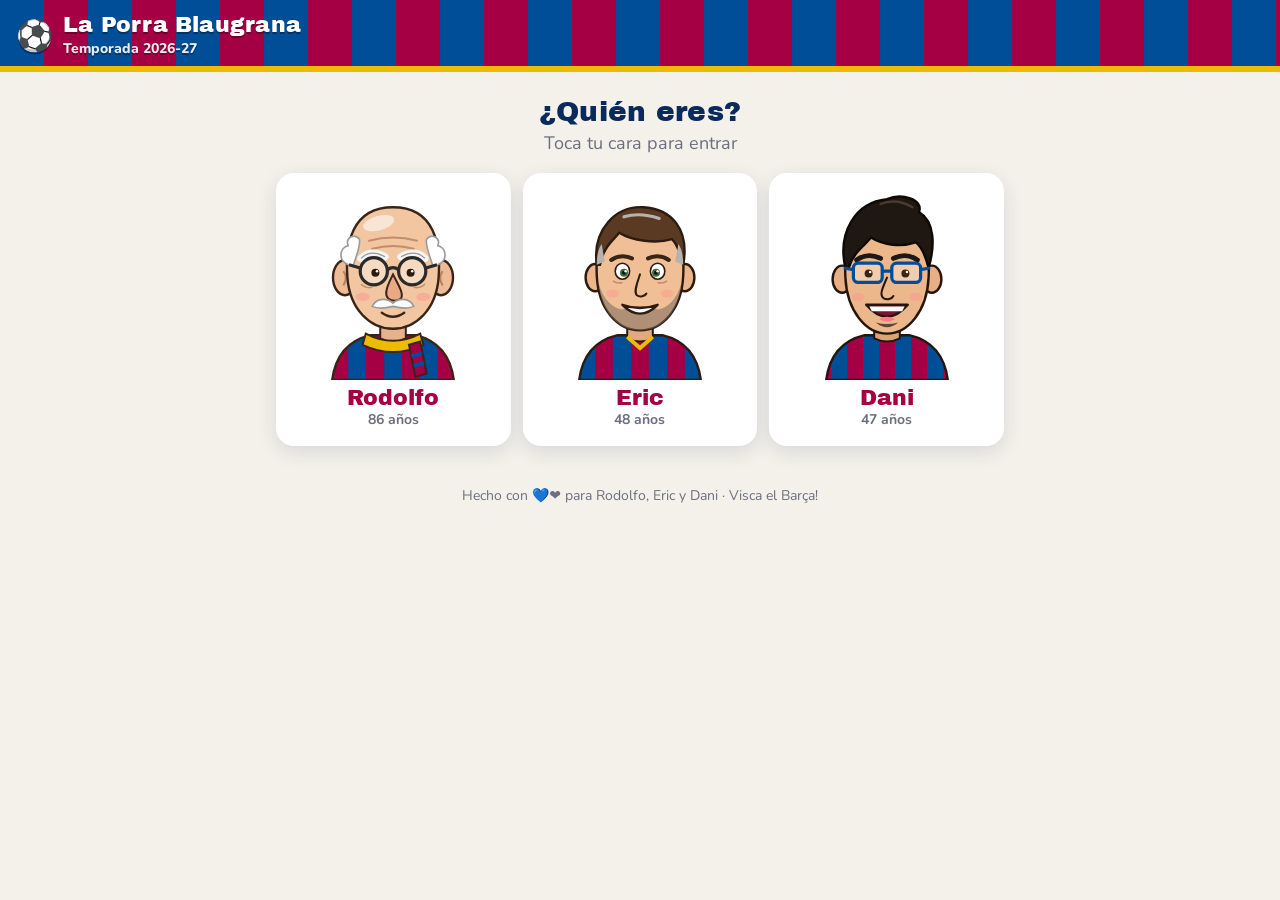
==== index.html @ f8e4ccdb "La Porra Blaugrana: web de porras del Barça 2026-27 Web estática para GitHub Pages con porras de Rod" ====
<!doctype html>
<html lang="es">
<head>
  <meta charset="utf-8">
  <meta name="viewport" content="width=device-width, initial-scale=1, viewport-fit=cover">
  <title>La Porra Blaugrana</title>
  <meta name="description" content="La porra del Barça de Rodolfo, Eric y Dani">
  <meta name="theme-color" content="#004D98">
  <link rel="icon" href="data:image/svg+xml,<svg xmlns='http://www.w3.org/2000/svg' viewBox='0 0 100 100'><text y='.9em' font-size='90'>⚽</text></svg>">
  <link rel="preconnect" href="https://fonts.googleapis.com">
  <link rel="preconnect" href="https://fonts.gstatic.com" crossorigin>
  <link href="https://fonts.googleapis.com/css2?family=Archivo+Black&family=Nunito:wght@400;700;800&display=swap" rel="stylesheet">
  <link rel="stylesheet" href="css/style.css">
</head>
<body>
  <header class="top">
    <div class="brand">
      <span class="ball">⚽</span>
      <div>
        <h1>La Porra Blaugrana</h1>
        <p class="sub">Temporada 2026-27</p>
      </div>
    </div>
    <button id="me-chip" class="me-chip" hidden></button>
  </header>

  <nav class="tabs" id="tabs" hidden>
    <button data-tab="partido" class="active">⚽ Partido</button>
    <button data-tab="stats">🏆 Clasificación</button>
    <button data-tab="calendario">📅 Calendario</button>
  </nav>

  <main id="app">
    <p class="loading">Cargando…</p>
  </main>

  <dialog id="dlg"></dialog>
  <div id="toast" class="toast" role="status" aria-live="polite"></div>

  <footer class="foot">
    Hecho con 💙❤️ para Rodolfo, Eric y Dani · Visca el Barça!
  </footer>

  <script src="js/config.js"></script>
  <script src="js/scoring.js"></script>
  <script src="js/app.js"></script>
</body>
</html>
---- css/style.css ----
:root {
  --blau: #004D98;
  --blau-dark: #0a2a5c;
  --grana: #A50044;
  --grana-dark: #6e002d;
  --gold: #EDBB00;
  --bg: #f4f1ea;
  --card: #ffffff;
  --ink: #1b1d2a;
  --muted: #6b6f80;
  --line: #e2ddd2;
  --ok: #1f8a4c;
  --radius: 18px;
  --shadow: 0 6px 20px rgba(10, 42, 92, .12);
  color-scheme: light;
}

* { box-sizing: border-box; }
[hidden] { display: none !important; }
html { -webkit-text-size-adjust: 100%; }
body {
  margin: 0;
  font-family: 'Nunito', system-ui, sans-serif;
  font-size: 18px;
  color: var(--ink);
  background: var(--bg);
  min-height: 100vh;
}
h1, h2, h3, .display { font-family: 'Archivo Black', 'Nunito', sans-serif; font-weight: 400; letter-spacing: .01em; }
button { font: inherit; cursor: pointer; }
input, select { font: inherit; }

/* Cabecera */
.top {
  display: flex; align-items: center; justify-content: space-between; gap: 12px;
  padding: 14px 16px;
  color: #fff;
  background:
    repeating-linear-gradient(90deg, var(--blau) 0 44px, var(--grana) 44px 88px);
  box-shadow: inset 0 -6px 0 var(--gold);
}
.brand { display: flex; align-items: center; gap: 10px; text-shadow: 0 2px 0 rgba(0,0,0,.35); }
.brand h1 { margin: 0; font-size: 22px; line-height: 1.05; }
.brand .sub { margin: 2px 0 0; font-size: 14px; font-weight: 800; opacity: .9; }
.ball { font-size: 30px; animation: spin 6s linear infinite; display: inline-block; }
@keyframes spin { to { transform: rotate(360deg); } }
@media (prefers-reduced-motion: reduce) { .ball { animation: none; } }

.me-chip {
  display: flex; align-items: center; gap: 8px;
  background: rgba(255,255,255,.95); color: var(--ink);
  border: 0; border-radius: 999px; padding: 4px 12px 4px 4px; font-weight: 800; font-size: 16px;
  box-shadow: 0 2px 8px rgba(0,0,0,.25);
}
.me-chip img { width: 36px; height: 36px; border-radius: 50%; background: #e9eef7; object-fit: cover; object-position: top; }

/* Pestañas */
.tabs {
  display: flex; gap: 6px; padding: 10px 12px; position: sticky; top: 0; z-index: 5;
  background: var(--bg); border-bottom: 1px solid var(--line);
  overflow-x: auto;
}
.tabs button {
  flex: 1; white-space: nowrap;
  border: 2px solid transparent; background: #fff; color: var(--blau-dark);
  padding: 10px 12px; border-radius: 999px; font-weight: 800; font-size: 16px;
}
.tabs button.active { background: var(--blau); color: #fff; }

main { max-width: 760px; margin: 0 auto; padding: 16px; }
.loading { text-align: center; color: var(--muted); padding: 60px 0; }
.foot { text-align: center; color: var(--muted); font-size: 14px; padding: 24px 16px 40px; }

/* Tarjetas */
.card {
  background: var(--card); border-radius: var(--radius); box-shadow: var(--shadow);
  padding: 18px; margin-bottom: 16px;
}
.card h2 { margin: 0 0 12px; font-size: 22px; color: var(--blau-dark); }
.muted { color: var(--muted); }
.small { font-size: 15px; }

/* ¿Quién eres? */
.who h2 { text-align: center; font-size: 28px; margin: 8px 0 4px; color: var(--blau-dark); }
.who p { text-align: center; margin: 0 0 18px; }
.who-grid { display: grid; grid-template-columns: repeat(3, 1fr); gap: 12px; }
.who-card {
  background: var(--card); border: 3px solid transparent; border-radius: var(--radius); box-shadow: var(--shadow);
  padding: 12px 6px 14px; text-align: center; transition: transform .15s, border-color .15s;
}
.who-card:hover, .who-card:focus-visible { transform: translateY(-4px); border-color: var(--gold); outline: none; }
.who-card img { width: 100%; max-width: 160px; aspect-ratio: 200/240; display: block; margin: 0 auto 6px; }
.who-card .name { font-family: 'Archivo Black', sans-serif; font-size: 22px; color: var(--grana); }
.who-card .age { font-size: 14px; color: var(--muted); font-weight: 700; }
@media (max-width: 420px) { .who-card .name { font-size: 18px; } }

/* Partido */
.match-card { padding: 0; overflow: hidden; }
.match-head {
  background: linear-gradient(135deg, var(--blau-dark), var(--blau) 55%, var(--grana));
  color: #fff; padding: 16px 18px 20px; position: relative;
}
.badge {
  display: inline-block; font-size: 13px; font-weight: 800; letter-spacing: .04em; text-transform: uppercase;
  padding: 4px 10px; border-radius: 999px; background: rgba(255,255,255,.18); color: #fff;
}
.badge.live { background: #e0153a; animation: pulse 1.4s infinite; }
.badge.gold { background: var(--gold); color: #2a2000; }
@keyframes pulse { 50% { opacity: .55; } }
.match-meta { margin-top: 8px; font-weight: 700; font-size: 16px; opacity: .95; }
.teams {
  display: grid; grid-template-columns: 1fr auto 1fr; align-items: center; gap: 10px;
  margin-top: 16px; text-align: center;
}
.team .crest {
  width: 58px; height: 58px; border-radius: 50%; margin: 0 auto 6px; display: grid; place-items: center;
  font-family: 'Archivo Black', sans-serif; font-size: 18px; color: #fff;
  background: rgba(255,255,255,.18); border: 3px solid rgba(255,255,255,.6);
}
.team .crest.fcb { background: repeating-linear-gradient(90deg, var(--blau) 0 10px, var(--grana) 10px 20px); border-color: var(--gold); }
.team .tname { font-weight: 800; font-size: 17px; line-height: 1.15; }
.score {
  font-family: 'Archivo Black', sans-serif; font-size: 46px; line-height: 1; white-space: nowrap;
  text-shadow: 0 3px 0 rgba(0,0,0,.3);
}
.score.vs { font-size: 26px; opacity: .8; }
.clock { margin-top: 6px; font-weight: 800; font-size: 15px; }
.countdown { margin-top: 14px; text-align: center; font-weight: 800; font-size: 17px; }
.countdown b { color: var(--gold); font-family: 'Archivo Black', sans-serif; font-weight: 400; }

.match-body { padding: 18px; }

/* Porras */
.porras { display: grid; grid-template-columns: repeat(3, 1fr); gap: 10px; }
.porra {
  border: 2px solid var(--line); border-radius: 16px; padding: 10px 6px 12px; text-align: center; position: relative;
  background: #fbfaf7;
}
.porra.me { border-color: var(--blau); background: #f1f6fd; }
.porra.winner { border-color: var(--gold); background: #fff9df; box-shadow: 0 0 0 3px rgba(237,187,0,.35); }
.porra img { width: 72px; height: 86px; object-fit: contain; display: block; margin: 0 auto; }
.porra .pname { font-weight: 800; font-size: 17px; }
.porra .pval { font-family: 'Archivo Black', sans-serif; font-size: 26px; color: var(--blau-dark); margin-top: 2px; }
.porra .pstate { font-size: 14px; font-weight: 700; color: var(--muted); margin-top: 4px; }
.porra .pstate.done { color: var(--ok); }
.crown { position: absolute; top: -16px; left: 50%; transform: translateX(-50%); font-size: 28px; }

.my-porra { margin-top: 18px; padding: 16px; border-radius: 16px; background: #f1f6fd; border: 2px dashed var(--blau); }
.my-porra h3 { margin: 0 0 12px; font-size: 19px; color: var(--blau-dark); text-align: center; }
.steppers { display: grid; grid-template-columns: 1fr auto 1fr; gap: 8px; align-items: center; }
.stepper { text-align: center; }
.stepper .lbl { font-weight: 800; font-size: 15px; margin-bottom: 6px; min-height: 2.3em; display: flex; align-items: end; justify-content: center; line-height: 1.15; }
.stepper .ctl { display: flex; align-items: center; justify-content: center; gap: 6px; }
.stepper button {
  width: 48px; height: 48px; border-radius: 50%; border: 0; font-size: 26px; font-weight: 800; line-height: 1;
  background: var(--blau); color: #fff;
}
.stepper button:active { transform: scale(.94); }
.stepper .num { font-family: 'Archivo Black', sans-serif; font-size: 40px; min-width: 44px; }
.dash { font-family: 'Archivo Black', sans-serif; font-size: 30px; color: var(--muted); padding-top: 30px; }

.btn {
  display: inline-flex; align-items: center; justify-content: center; gap: 8px;
  border: 0; border-radius: 999px; padding: 14px 22px; font-weight: 800; font-size: 18px;
  background: var(--grana); color: #fff; box-shadow: 0 4px 0 var(--grana-dark);
}
.btn:active { transform: translateY(2px); box-shadow: 0 2px 0 var(--grana-dark); }
.btn:disabled { opacity: .55; cursor: wait; }
.btn.block { width: 100%; margin-top: 16px; }
.btn.blue { background: var(--blau); box-shadow: 0 4px 0 var(--blau-dark); }
.btn.ghost { background: transparent; color: var(--blau); box-shadow: none; border: 2px solid var(--blau); padding: 10px 18px; font-size: 16px; }
.btn.small { padding: 8px 14px; font-size: 15px; }
.linkbtn { background: none; border: 0; color: var(--blau); font-weight: 800; text-decoration: underline; padding: 6px; font-size: 15px; }

.verdict {
  margin-top: 16px; padding: 14px 16px; border-radius: 16px; display: flex; gap: 12px; align-items: center;
  background: linear-gradient(135deg, #fff4c2, #ffe48a); border: 2px solid var(--gold);
}
.verdict img { width: 64px; height: 76px; object-fit: contain; flex: none; }
.verdict .vt { font-family: 'Archivo Black', sans-serif; font-size: 20px; color: var(--grana-dark); }
.verdict .vr { font-size: 15px; font-weight: 700; }
.verdict.provisional { background: #eef3fb; border-color: var(--blau); }
.verdict.provisional .vt { color: var(--blau-dark); }

.actions { display: flex; flex-wrap: wrap; gap: 8px; justify-content: center; margin-top: 14px; }
.notice { padding: 12px 14px; border-radius: 12px; background: #fff3f6; border: 1px solid #f3c2d2; font-size: 15px; margin-bottom: 14px; }
.notice.info { background: #eef3fb; border-color: #c6d6ee; }

/* Clasificación */
.podium { display: grid; grid-template-columns: repeat(3, 1fr); gap: 10px; align-items: end; }
.pod { text-align: center; }
.pod img { width: 100%; max-width: 110px; aspect-ratio: 200/240; display: block; margin: 0 auto; }
.pod .bar {
  border-radius: 12px 12px 0 0; color: #fff; padding: 10px 4px; font-weight: 800;
  background: var(--blau);
}
.pod.p1 .bar { background: linear-gradient(var(--gold), #c99a00); color: #2a2000; min-height: 110px; }
.pod.p2 .bar { background: var(--blau); min-height: 80px; }
.pod.p3 .bar { background: var(--grana); min-height: 56px; }
.pod .wins { font-family: 'Archivo Black', sans-serif; font-size: 30px; line-height: 1; }
.pod .pn { font-size: 16px; }

table.stats { width: 100%; border-collapse: collapse; font-size: 16px; }
table.stats th, table.stats td { padding: 8px 6px; text-align: center; border-bottom: 1px solid var(--line); }
table.stats th { font-size: 13px; text-transform: uppercase; color: var(--muted); letter-spacing: .03em; }
table.stats td:first-child, table.stats th:first-child { text-align: left; }
.pcell { display: flex; align-items: center; gap: 8px; font-weight: 800; }
.pcell img { width: 34px; height: 40px; object-fit: contain; }

.hist { list-style: none; margin: 0; padding: 0; }
.hist li { padding: 12px 0; border-bottom: 1px solid var(--line); }
.hist li:last-child { border-bottom: 0; }
.hist .hm { display: flex; justify-content: space-between; gap: 8px; font-weight: 800; }
.hist .hm .res { font-family: 'Archivo Black', sans-serif; color: var(--grana); white-space: nowrap; }
.hist .hd { font-size: 14px; color: var(--muted); }
.hist .hp { display: flex; gap: 8px; flex-wrap: wrap; margin-top: 6px; }
.chip {
  display: inline-flex; align-items: center; gap: 4px; border-radius: 999px; padding: 3px 10px 3px 4px;
  background: #f0eee8; font-size: 15px; font-weight: 700;
}
.chip img { width: 22px; height: 26px; object-fit: contain; }
.chip.win { background: #ffe48a; }

/* Calendario */
.month h3 { margin: 18px 0 8px; font-size: 18px; color: var(--grana); }
.fx {
  display: grid; grid-template-columns: 64px 1fr auto; gap: 10px; align-items: center;
  background: var(--card); border-radius: 14px; padding: 10px 12px; margin-bottom: 8px; box-shadow: 0 2px 8px rgba(10,42,92,.07);
}
.fx.past { opacity: .8; }
.fx.current { outline: 3px solid var(--gold); }
.fx.cancelled { opacity: .45; text-decoration: line-through; }
.fx .fd { text-align: center; font-weight: 800; line-height: 1.1; }
.fx .fd .d { font-family: 'Archivo Black', sans-serif; font-size: 22px; color: var(--blau-dark); }
.fx .fd .w { font-size: 12px; text-transform: uppercase; color: var(--muted); }
.fx .fm { min-width: 0; }
.fx .ft { font-weight: 800; font-size: 16px; }
.fx .fs { font-size: 13px; color: var(--muted); }
.fx .fr { text-align: right; font-family: 'Archivo Black', sans-serif; font-size: 18px; color: var(--grana); }
.fx .fr img { width: 28px; height: 34px; object-fit: contain; vertical-align: middle; }
.comp { display: inline-block; font-size: 11px; font-weight: 800; padding: 1px 7px; border-radius: 999px; color: #fff; margin-right: 4px; vertical-align: 1px; }
.comp.LaLiga { background: #ff4b44; }
.comp.Champions { background: #0b1d5a; }
.comp.Copa { background: #c8102e; }
.comp.Supercopa { background: #b8860b; }

/* Diálogo */
dialog {
  border: 0; border-radius: var(--radius); padding: 0; width: min(440px, calc(100vw - 32px));
  box-shadow: 0 20px 60px rgba(0,0,0,.35);
}
dialog::backdrop { background: rgba(10, 20, 40, .55); }
.dlg { padding: 20px; }
.dlg h2 { margin: 0 0 12px; font-size: 22px; color: var(--blau-dark); }
.field { display: block; margin-bottom: 12px; font-weight: 800; font-size: 15px; }
.field input[type=text], .field input[type=password], .field input[type=date], .field input[type=time], .field input[type=number] {
  display: block; width: 100%; margin-top: 4px; padding: 12px; border-radius: 12px; border: 2px solid var(--line); font-size: 18px;
}
.field input:focus { border-color: var(--blau); outline: none; }
.check { display: flex; gap: 8px; align-items: center; font-weight: 700; margin-bottom: 10px; font-size: 16px; }
.check input { width: 22px; height: 22px; }
.dlg .row { display: grid; grid-template-columns: 1fr 1fr; gap: 10px; }
.dlg .btns { display: flex; gap: 10px; justify-content: flex-end; margin-top: 8px; flex-wrap: wrap; }
.err { color: #c0112f; font-weight: 700; font-size: 15px; min-height: 1.2em; }

.toast {
  position: fixed; left: 50%; bottom: 24px; transform: translateX(-50%) translateY(120px);
  background: var(--ink); color: #fff; padding: 12px 18px; border-radius: 999px; font-weight: 800;
  transition: transform .25s, visibility .25s; z-index: 50; visibility: hidden; max-width: calc(100vw - 32px); text-align: center;
}
.toast.show { transform: translateX(-50%) translateY(0); visibility: visible; }

@media (max-width: 420px) {
  body { font-size: 17px; }
  .brand h1 { font-size: 19px; }
  .me-chip span { display: none; }
  .me-chip { padding: 4px; }
  .score { font-size: 40px; }
  .porra img { width: 58px; height: 70px; }
  .porra .pval { font-size: 22px; }
  .stepper button { width: 42px; height: 42px; }
  .stepper .num { font-size: 34px; min-width: 34px; }
  .team .tname { font-size: 15px; }
  .tabs { gap: 4px; padding: 10px 8px; }
  .tabs button { padding: 10px 6px; font-size: 14px; }
}
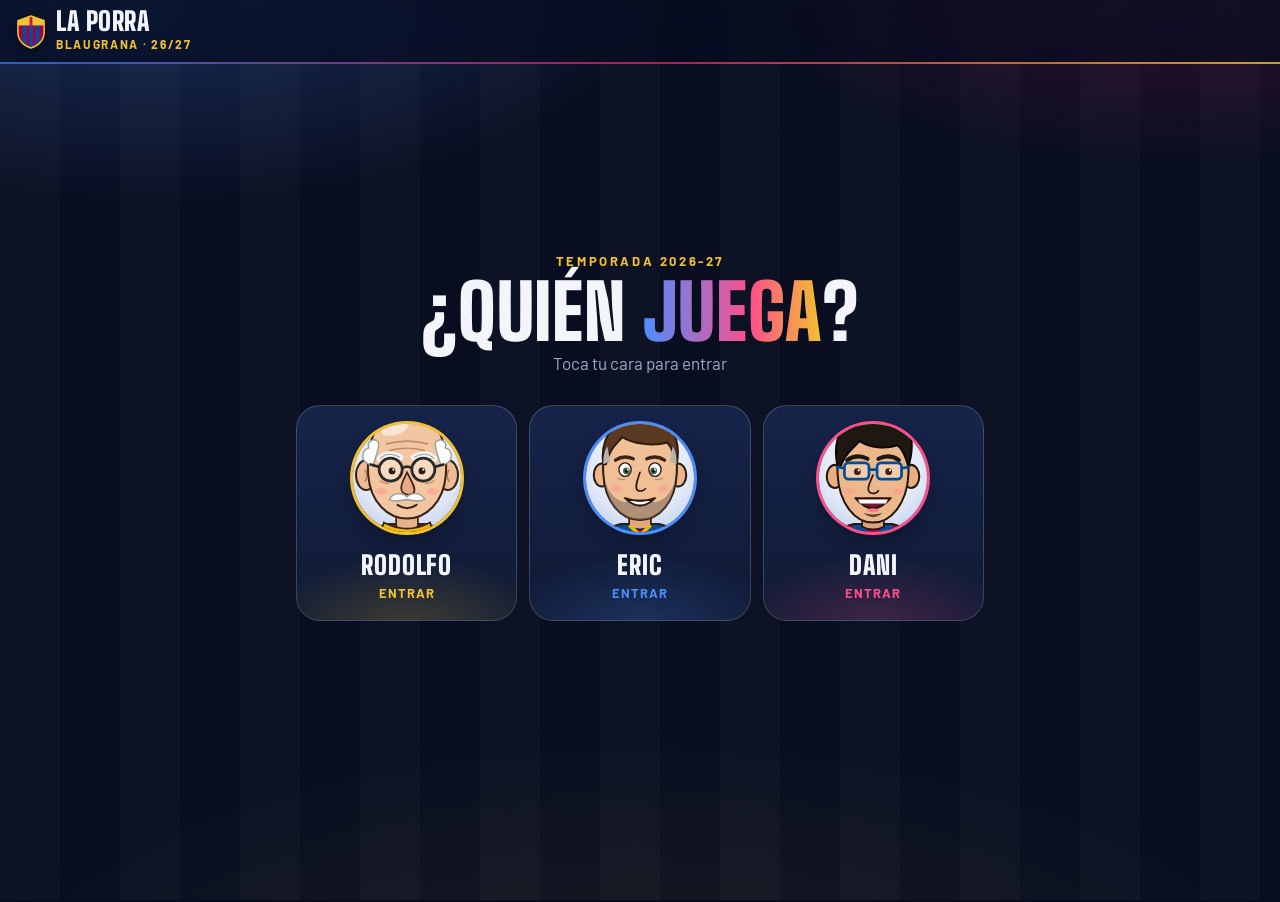
==== commit 5c013cf8: "Rediseño «noche de partido»: más dinámico y profesional - Tema oscuro de estadio con focos, acentos " ====
--- a/index.html
+++ b/index.html
@@ -5,41 +5,51 @@
   <meta name="viewport" content="width=device-width, initial-scale=1, viewport-fit=cover">
   <title>La Porra Blaugrana</title>
   <meta name="description" content="La porra del Barça de Rodolfo, Eric y Dani">
-  <meta name="theme-color" content="#004D98">
-  <link rel="icon" href="data:image/svg+xml,<svg xmlns='http://www.w3.org/2000/svg' viewBox='0 0 100 100'><text y='.9em' font-size='90'>⚽</text></svg>">
+  <meta name="theme-color" content="#070d1f">
+  <link rel="icon" href="data:image/svg+xml,<svg xmlns='http://www.w3.org/2000/svg' viewBox='0 0 32 36'><path d='M16 1 30 6v12c0 9-6.5 14.5-14 17C8.5 32.5 2 27 2 18V6Z' fill='%23A50044' stroke='%23f2c230' stroke-width='2'/><path d='M9 4v26M16 2v32M23 4v26' stroke='%23004D98' stroke-width='4'/></svg>">
   <link rel="preconnect" href="https://fonts.googleapis.com">
   <link rel="preconnect" href="https://fonts.gstatic.com" crossorigin>
-  <link href="https://fonts.googleapis.com/css2?family=Archivo+Black&family=Nunito:wght@400;700;800&display=swap" rel="stylesheet">
+  <link href="https://fonts.googleapis.com/css2?family=Barlow:wght@400;500;600;700&family=Big+Shoulders+Display:wght@700;800;900&display=swap" rel="stylesheet">
   <link rel="stylesheet" href="css/style.css">
 </head>
 <body>
+  <div class="stadium" aria-hidden="true"></div>
+
   <header class="top">
     <div class="brand">
-      <span class="ball">⚽</span>
+      <svg class="shield" viewBox="0 0 32 36" aria-hidden="true">
+        <defs><clipPath id="sh"><path d="M16 1 30 6v12c0 9-6.5 14.5-14 17C8.5 32.5 2 27 2 18V6Z"/></clipPath></defs>
+        <g clip-path="url(#sh)">
+          <rect width="32" height="36" fill="#A50044"/>
+          <path d="M9 0v36M16 0v36M23 0v36" stroke="#004D98" stroke-width="4"/>
+          <rect width="32" height="11" fill="#f2c230"/>
+          <path d="M16 0v11" stroke="#c4124f" stroke-width="3"/>
+        </g>
+        <path d="M16 1 30 6v12c0 9-6.5 14.5-14 17C8.5 32.5 2 27 2 18V6Z" fill="none" stroke="#f2c230" stroke-width="1.6"/>
+      </svg>
       <div>
-        <h1>La Porra Blaugrana</h1>
-        <p class="sub">Temporada 2026-27</p>
+        <h1>La Porra</h1>
+        <p class="sub">Blaugrana · 26/27</p>
       </div>
     </div>
     <button id="me-chip" class="me-chip" hidden></button>
   </header>
 
-  <nav class="tabs" id="tabs" hidden>
-    <button data-tab="partido" class="active">⚽ Partido</button>
-    <button data-tab="stats">🏆 Clasificación</button>
-    <button data-tab="calendario">📅 Calendario</button>
+  <main id="app">
+    <div class="skeleton" aria-label="Cargando">
+      <div class="sk sk-hero"></div><div class="sk sk-row"></div><div class="sk sk-row"></div>
+    </div>
+  </main>
+
+  <nav class="tabs" id="tabs" hidden aria-label="Secciones">
+    <button data-tab="partido"><svg viewBox="0 0 24 24" aria-hidden="true"><circle cx="12" cy="12" r="10"/><path d="m12 7 4.5 3.3-1.7 5.2H9.2l-1.7-5.2Z"/><path d="M12 7V2M16.5 10.3l4.8-1.6M14.8 15.5l3 4M9.2 15.5l-3 4M7.5 10.3 2.7 8.7"/></svg><span>Partido</span></button>
+    <button data-tab="stats"><svg viewBox="0 0 24 24" aria-hidden="true"><path d="M6 9H4.5a2.5 2.5 0 0 1 0-5H6M18 9h1.5a2.5 2.5 0 0 0 0-5H18M4 22h16M10 14.66V17c0 .55-.47.98-.97 1.21C7.85 18.75 7 20.24 7 22M14 14.66V17c0 .55.47.98.97 1.21C16.15 18.75 17 20.24 17 22"/><path d="M18 2H6v7a6 6 0 0 0 12 0V2Z"/></svg><span>Clasificación</span></button>
+    <button data-tab="calendario"><svg viewBox="0 0 24 24" aria-hidden="true"><rect width="18" height="18" x="3" y="4" rx="2"/><path d="M16 2v4M8 2v4M3 10h18"/></svg><span>Calendario</span></button>
   </nav>
-
-  <main id="app">
-    <p class="loading">Cargando…</p>
-  </main>
 
   <dialog id="dlg"></dialog>
   <div id="toast" class="toast" role="status" aria-live="polite"></div>
-
-  <footer class="foot">
-    Hecho con 💙❤️ para Rodolfo, Eric y Dani · Visca el Barça!
-  </footer>
+  <canvas id="confetti" aria-hidden="true"></canvas>
 
   <script src="js/config.js"></script>
   <script src="js/scoring.js"></script>
--- a/css/style.css
+++ b/css/style.css
@@ -1,18 +1,37 @@
+/* La Porra Blaugrana — «noche de partido»: marcador de retransmisión bajo los focos. */
 :root {
+  --bg: #070d1f;
+  --surface: #0f1a33;
+  --surface-2: #16244a;
+  --surface-3: #1e2f5c;
+  --line: rgba(255, 255, 255, .09);
+  --line-strong: rgba(255, 255, 255, .18);
+  --text: #f3f5fb;
+  --muted: #9fabc8;
   --blau: #004D98;
-  --blau-dark: #0a2a5c;
+  --blau-hi: #2f74e0;
   --grana: #A50044;
-  --grana-dark: #6e002d;
-  --gold: #EDBB00;
-  --bg: #f4f1ea;
-  --card: #ffffff;
-  --ink: #1b1d2a;
-  --muted: #6b6f80;
-  --line: #e2ddd2;
-  --ok: #1f8a4c;
-  --radius: 18px;
-  --shadow: 0 6px 20px rgba(10, 42, 92, .12);
-  color-scheme: light;
+  --grana-hi: #d61a5f;
+  --gold: #f2c230;
+  --gold-deep: #b98d00;
+  --live: #ff3b4e;
+  --ok: #3ccf8e;
+  --bad: #ff6b7d;
+  --c-rodolfo: #f2c230;
+  --c-eric: #4d8dff;
+  --c-dani: #ff4f8b;
+
+  --font-display: 'Big Shoulders Display', 'Barlow', sans-serif;
+  --font-body: 'Barlow', system-ui, sans-serif;
+
+  --r-sm: 10px;
+  --r: 16px;
+  --r-lg: 24px;
+  --shadow: 0 10px 30px rgba(0, 0, 0, .35);
+  --ease-out: cubic-bezier(.22, 1, .36, 1);
+  --spring: cubic-bezier(.34, 1.56, .64, 1);
+  --nav-h: 68px;
+  color-scheme: dark;
 }
 
 * { box-sizing: border-box; }
@@ -20,267 +39,525 @@
 html { -webkit-text-size-adjust: 100%; }
 body {
   margin: 0;
-  font-family: 'Nunito', system-ui, sans-serif;
-  font-size: 18px;
-  color: var(--ink);
+  font-family: var(--font-body);
+  font-size: 17px;
+  line-height: 1.5;
+  color: var(--text);
   background: var(--bg);
-  min-height: 100vh;
-}
-h1, h2, h3, .display { font-family: 'Archivo Black', 'Nunito', sans-serif; font-weight: 400; letter-spacing: .01em; }
-button { font: inherit; cursor: pointer; }
-input, select { font: inherit; }
-
-/* Cabecera */
+  min-height: 100dvh;
+  padding-bottom: calc(var(--nav-h) + env(safe-area-inset-bottom) + 24px);
+  -webkit-font-smoothing: antialiased;
+}
+button { font: inherit; color: inherit; cursor: pointer; touch-action: manipulation; }
+input { font: inherit; }
+a { color: var(--gold); }
+:focus-visible { outline: 3px solid var(--gold); outline-offset: 2px; border-radius: 6px; }
+svg { width: 1em; height: 1em; fill: none; stroke: currentColor; stroke-width: 2; stroke-linecap: round; stroke-linejoin: round; flex: none; }
+.num, .score, .digit { font-variant-numeric: tabular-nums; }
+
+/* Fondo de estadio: focos + rayas de césped + grano */
+.stadium {
+  position: fixed; inset: 0; z-index: -1; pointer-events: none;
+  background:
+    radial-gradient(60% 40% at 12% -5%, rgba(77, 141, 255, .28), transparent 70%),
+    radial-gradient(55% 38% at 92% -8%, rgba(214, 26, 95, .26), transparent 70%),
+    radial-gradient(80% 50% at 50% 115%, rgba(242, 194, 48, .08), transparent 70%),
+    repeating-linear-gradient(90deg, rgba(255,255,255,.018) 0 60px, transparent 60px 120px),
+    var(--bg);
+}
+.stadium::after {
+  content: ''; position: absolute; inset: 0; opacity: .07; mix-blend-mode: overlay;
+  background-image: url("data:image/svg+xml,%3Csvg xmlns='http://www.w3.org/2000/svg' width='160' height='160'%3E%3Cfilter id='n'%3E%3CfeTurbulence type='fractalNoise' baseFrequency='.85' numOctaves='3' stitchTiles='stitch'/%3E%3C/filter%3E%3Crect width='100%25' height='100%25' filter='url(%23n)'/%3E%3C/svg%3E");
+}
+
+/* ---------- Cabecera ---------- */
 .top {
+  position: sticky; top: 0; z-index: 20;
   display: flex; align-items: center; justify-content: space-between; gap: 12px;
-  padding: 14px 16px;
-  color: #fff;
-  background:
-    repeating-linear-gradient(90deg, var(--blau) 0 44px, var(--grana) 44px 88px);
-  box-shadow: inset 0 -6px 0 var(--gold);
-}
-.brand { display: flex; align-items: center; gap: 10px; text-shadow: 0 2px 0 rgba(0,0,0,.35); }
-.brand h1 { margin: 0; font-size: 22px; line-height: 1.05; }
-.brand .sub { margin: 2px 0 0; font-size: 14px; font-weight: 800; opacity: .9; }
-.ball { font-size: 30px; animation: spin 6s linear infinite; display: inline-block; }
-@keyframes spin { to { transform: rotate(360deg); } }
-@media (prefers-reduced-motion: reduce) { .ball { animation: none; } }
+  padding: calc(10px + env(safe-area-inset-top)) 16px 10px;
+  background: rgba(7, 13, 31, .72);
+  backdrop-filter: blur(14px) saturate(140%);
+  -webkit-backdrop-filter: blur(14px) saturate(140%);
+  border-bottom: 1px solid var(--line);
+}
+.top::after {
+  content: ''; position: absolute; left: 0; right: 0; bottom: -1px; height: 2px;
+  background: linear-gradient(90deg, var(--blau-hi), var(--grana-hi) 50%, var(--gold));
+  opacity: .8;
+}
+.brand { display: flex; align-items: center; gap: 10px; }
+.brand .shield { width: 30px; height: 34px; stroke: none; filter: drop-shadow(0 2px 6px rgba(0,0,0,.4)); }
+.brand .ball { font-size: 26px; }
+.brand h1 {
+  margin: 0; font-family: var(--font-display); font-weight: 900; font-size: 26px; line-height: .9;
+  letter-spacing: .02em; text-transform: uppercase;
+}
+.brand .sub { margin: 2px 0 0; font-size: 12px; font-weight: 700; letter-spacing: .14em; text-transform: uppercase; color: var(--gold); }
 
 .me-chip {
-  display: flex; align-items: center; gap: 8px;
-  background: rgba(255,255,255,.95); color: var(--ink);
-  border: 0; border-radius: 999px; padding: 4px 12px 4px 4px; font-weight: 800; font-size: 16px;
-  box-shadow: 0 2px 8px rgba(0,0,0,.25);
-}
-.me-chip img { width: 36px; height: 36px; border-radius: 50%; background: #e9eef7; object-fit: cover; object-position: top; }
-
-/* Pestañas */
+  display: flex; align-items: center; gap: 8px; min-height: 44px;
+  background: var(--surface-2); border: 1px solid var(--line-strong);
+  border-radius: 999px; padding: 3px 12px 3px 3px; font-weight: 700; font-size: 15px;
+  transition: background .2s, transform .15s;
+}
+.me-chip:hover { background: var(--surface-3); }
+.me-chip:active { transform: scale(.96); }
+.me-chip .av { width: 38px; height: 38px; }
+.me-chip svg { color: var(--muted); font-size: 16px; }
+
+/* ---------- Avatar con aro de color por persona ---------- */
+.av {
+  --pc: var(--gold);
+  position: relative; display: inline-grid; place-items: end center; overflow: hidden;
+  width: 64px; height: 64px; border-radius: 50%;
+  background: radial-gradient(circle at 50% 35%, #fff 0, #dfe7f7 60%, #b8c6e6 100%);
+  box-shadow: 0 0 0 3px var(--pc), 0 6px 16px rgba(0,0,0,.35);
+}
+.av img { width: 100%; height: 118%; object-fit: cover; object-position: top; display: block; margin-top: 8%; }
+.av.rodolfo { --pc: var(--c-rodolfo); }
+.av.eric { --pc: var(--c-eric); }
+.av.dani { --pc: var(--c-dani); }
+
+/* ---------- Navegación inferior ---------- */
 .tabs {
-  display: flex; gap: 6px; padding: 10px 12px; position: sticky; top: 0; z-index: 5;
-  background: var(--bg); border-bottom: 1px solid var(--line);
-  overflow-x: auto;
+  position: fixed; z-index: 30; left: 50%; transform: translateX(-50%);
+  bottom: calc(12px + env(safe-area-inset-bottom));
+  width: min(440px, calc(100% - 24px)); height: var(--nav-h);
+  display: grid; grid-template-columns: repeat(3, 1fr); gap: 4px; padding: 6px;
+  background: rgba(15, 26, 51, .86);
+  backdrop-filter: blur(16px) saturate(150%); -webkit-backdrop-filter: blur(16px) saturate(150%);
+  border: 1px solid var(--line-strong); border-radius: 22px; box-shadow: var(--shadow);
 }
 .tabs button {
-  flex: 1; white-space: nowrap;
-  border: 2px solid transparent; background: #fff; color: var(--blau-dark);
-  padding: 10px 12px; border-radius: 999px; font-weight: 800; font-size: 16px;
-}
-.tabs button.active { background: var(--blau); color: #fff; }
-
-main { max-width: 760px; margin: 0 auto; padding: 16px; }
-.loading { text-align: center; color: var(--muted); padding: 60px 0; }
-.foot { text-align: center; color: var(--muted); font-size: 14px; padding: 24px 16px 40px; }
-
-/* Tarjetas */
+  position: relative; border: 0; background: none; border-radius: 16px;
+  display: flex; flex-direction: column; align-items: center; justify-content: center; gap: 3px;
+  font-size: 12.5px; font-weight: 700; letter-spacing: .02em; color: var(--muted);
+  transition: color .2s, background .25s var(--ease-out);
+}
+.tabs button svg { font-size: 22px; transition: transform .3s var(--spring); }
+.tabs button.active { color: var(--text); background: linear-gradient(160deg, var(--blau), var(--grana)); }
+.tabs button.active svg { transform: translateY(-1px) scale(1.08); color: var(--gold); }
+.tabs button:active { transform: scale(.96); }
+
+main { max-width: 720px; margin: 0 auto; padding: 18px 16px; }
+
+/* ---------- Animaciones de entrada (solo al cambiar de vista) ---------- */
+@keyframes rise { from { opacity: 0; transform: translateY(18px); } to { opacity: 1; transform: none; } }
+@keyframes pop { 0% { transform: scale(.6); opacity: 0; } 70% { transform: scale(1.08); opacity: 1; } 100% { transform: scale(1); } }
+@keyframes pulse { 0%, 100% { opacity: 1; } 50% { opacity: .35; } }
+@keyframes ring { 0% { box-shadow: 0 0 0 0 rgba(255, 59, 78, .6); } 100% { box-shadow: 0 0 0 10px rgba(255, 59, 78, 0); } }
+@keyframes bump { 0% { transform: scale(1); } 35% { transform: scale(1.18); color: var(--gold); } 100% { transform: scale(1); } }
+@keyframes shimmer { to { background-position: -200% 0; } }
+@keyframes glow { 0%, 100% { box-shadow: 0 0 0 2px var(--gold), 0 0 24px rgba(242,194,48,.25); } 50% { box-shadow: 0 0 0 2px var(--gold), 0 0 38px rgba(242,194,48,.45); } }
+@keyframes grow { from { transform: scaleY(0); } to { transform: scaleY(1); } }
+@keyframes growx { from { transform: scaleX(0); } to { transform: scaleX(1); } }
+
+.animate .reveal { animation: rise .55s var(--ease-out) both; animation-delay: calc(var(--i, 0) * 70ms); }
+
+/* ---------- Esqueleto de carga ---------- */
+.sk { border-radius: var(--r-lg); margin-bottom: 14px;
+  background: linear-gradient(90deg, var(--surface) 0%, var(--surface-2) 50%, var(--surface) 100%) 0 0 / 200% 100%;
+  animation: shimmer 1.3s linear infinite; }
+.sk-hero { height: 280px; }
+.sk-row { height: 90px; }
+
+/* ---------- Tarjetas y titulares ---------- */
 .card {
-  background: var(--card); border-radius: var(--radius); box-shadow: var(--shadow);
-  padding: 18px; margin-bottom: 16px;
-}
-.card h2 { margin: 0 0 12px; font-size: 22px; color: var(--blau-dark); }
+  background: linear-gradient(180deg, var(--surface), rgba(15, 26, 51, .92));
+  border: 1px solid var(--line); border-radius: var(--r-lg); box-shadow: var(--shadow);
+  padding: 20px; margin-bottom: 16px;
+}
+.eyebrow {
+  display: flex; align-items: center; gap: 8px; margin: 26px 4px 12px;
+  font-family: var(--font-display); font-weight: 800; font-size: 22px; letter-spacing: .04em; text-transform: uppercase;
+}
+.eyebrow::after { content: ''; flex: 1; height: 1px; background: linear-gradient(90deg, var(--line-strong), transparent); }
+.eyebrow svg { color: var(--gold); }
+.card h2 { margin: 0 0 14px; font-family: var(--font-display); font-weight: 800; font-size: 24px; letter-spacing: .03em; text-transform: uppercase; }
 .muted { color: var(--muted); }
 .small { font-size: 15px; }
-
-/* ¿Quién eres? */
-.who h2 { text-align: center; font-size: 28px; margin: 8px 0 4px; color: var(--blau-dark); }
-.who p { text-align: center; margin: 0 0 18px; }
+.center { text-align: center; }
+
+/* ---------- ¿Quién eres? ---------- */
+.who { min-height: calc(100dvh - 200px); display: flex; flex-direction: column; justify-content: center; padding: 12px 0 24px; }
+.who .kicker { text-align: center; color: var(--gold); font-weight: 700; letter-spacing: .2em; text-transform: uppercase; font-size: 13px; margin: 0; }
+.who h2 {
+  text-align: center; margin: 6px 0 4px; font-family: var(--font-display); font-weight: 900;
+  font-size: clamp(44px, 13vw, 76px); line-height: .92; text-transform: uppercase; letter-spacing: .01em;
+}
+.who h2 em { font-style: normal; background: linear-gradient(90deg, var(--c-eric), var(--c-dani) 60%, var(--gold)); -webkit-background-clip: text; background-clip: text; color: transparent; }
+.who p.lead { text-align: center; margin: 0 0 28px; color: var(--muted); }
 .who-grid { display: grid; grid-template-columns: repeat(3, 1fr); gap: 12px; }
 .who-card {
-  background: var(--card); border: 3px solid transparent; border-radius: var(--radius); box-shadow: var(--shadow);
-  padding: 12px 6px 14px; text-align: center; transition: transform .15s, border-color .15s;
-}
-.who-card:hover, .who-card:focus-visible { transform: translateY(-4px); border-color: var(--gold); outline: none; }
-.who-card img { width: 100%; max-width: 160px; aspect-ratio: 200/240; display: block; margin: 0 auto 6px; }
-.who-card .name { font-family: 'Archivo Black', sans-serif; font-size: 22px; color: var(--grana); }
-.who-card .age { font-size: 14px; color: var(--muted); font-weight: 700; }
-@media (max-width: 420px) { .who-card .name { font-size: 18px; } }
-
-/* Partido */
-.match-card { padding: 0; overflow: hidden; }
-.match-head {
-  background: linear-gradient(135deg, var(--blau-dark), var(--blau) 55%, var(--grana));
-  color: #fff; padding: 16px 18px 20px; position: relative;
-}
-.badge {
-  display: inline-block; font-size: 13px; font-weight: 800; letter-spacing: .04em; text-transform: uppercase;
-  padding: 4px 10px; border-radius: 999px; background: rgba(255,255,255,.18); color: #fff;
-}
-.badge.live { background: #e0153a; animation: pulse 1.4s infinite; }
-.badge.gold { background: var(--gold); color: #2a2000; }
-@keyframes pulse { 50% { opacity: .55; } }
-.match-meta { margin-top: 8px; font-weight: 700; font-size: 16px; opacity: .95; }
-.teams {
-  display: grid; grid-template-columns: 1fr auto 1fr; align-items: center; gap: 10px;
-  margin-top: 16px; text-align: center;
+  --pc: var(--gold);
+  position: relative; overflow: hidden; border: 1px solid var(--line-strong); border-radius: var(--r-lg);
+  background: linear-gradient(180deg, var(--surface-2), var(--surface)); padding: 18px 8px 16px; text-align: center;
+  transition: transform .3s var(--spring), border-color .25s, box-shadow .25s;
+}
+.who-card::before {
+  content: ''; position: absolute; inset: auto -20% -40% -20%; height: 70%;
+  background: radial-gradient(closest-side, var(--pc), transparent); opacity: .22; transition: opacity .3s;
+}
+.who-card:hover, .who-card:focus-visible { transform: translateY(-6px); border-color: var(--pc); box-shadow: 0 16px 36px rgba(0,0,0,.45); }
+.who-card:hover::before { opacity: .4; }
+.who-card:active { transform: scale(.97); }
+.who-card.rodolfo { --pc: var(--c-rodolfo); }
+.who-card.eric { --pc: var(--c-eric); }
+.who-card.dani { --pc: var(--c-dani); }
+.who-card .av { width: min(108px, 24vw); height: min(108px, 24vw); }
+.who-card .name {
+  position: relative; margin-top: 14px; font-family: var(--font-display); font-weight: 900; font-size: 26px;
+  text-transform: uppercase; letter-spacing: .03em; line-height: 1;
+}
+.who-card .go { position: relative; margin-top: 6px; font-size: 13px; font-weight: 700; color: var(--pc); letter-spacing: .08em; text-transform: uppercase; }
+
+/* ---------- Avisos ---------- */
+.notice {
+  display: flex; gap: 10px; align-items: flex-start;
+  padding: 12px 14px; border-radius: var(--r); margin-bottom: 12px; font-size: 15px;
+  background: rgba(47, 116, 224, .12); border: 1px solid rgba(77, 141, 255, .3);
+}
+.notice svg { font-size: 20px; margin-top: 1px; color: var(--c-eric); }
+.notice.warn { background: rgba(214, 26, 95, .12); border-color: rgba(255, 79, 139, .35); }
+.notice.warn svg { color: var(--c-dani); }
+.linkbtn { background: none; border: 0; color: var(--gold); font-weight: 700; text-decoration: underline; text-underline-offset: 3px; padding: 4px 2px; min-height: 32px; }
+
+/* ---------- Marcador (match hero) ---------- */
+.scoreboard {
+  position: relative; overflow: hidden; border-radius: var(--r-lg); padding: 0;
+  background:
+    radial-gradient(70% 90% at 0% 0%, rgba(0, 77, 152, .75), transparent 70%),
+    radial-gradient(70% 90% at 100% 100%, rgba(165, 0, 68, .7), transparent 70%),
+    linear-gradient(135deg, #0b1838, #1a0f2e);
+  border: 1px solid var(--line-strong); box-shadow: 0 20px 50px rgba(0,0,0,.5);
+}
+.scoreboard::before {
+  content: ''; position: absolute; inset: 0; pointer-events: none;
+  background: repeating-linear-gradient(115deg, rgba(255,255,255,.035) 0 2px, transparent 2px 14px);
+}
+.sb-top {
+  position: relative; display: flex; align-items: center; justify-content: space-between; gap: 8px; flex-wrap: wrap;
+  padding: 14px 16px; border-bottom: 1px solid var(--line);
+}
+.comp-chip {
+  display: inline-flex; align-items: center; gap: 8px; font-size: 13px; font-weight: 700; letter-spacing: .06em; text-transform: uppercase;
+}
+.comp-dot { width: 10px; height: 10px; border-radius: 3px; background: var(--cc, var(--gold)); box-shadow: 0 0 10px var(--cc, var(--gold)); }
+.cc-LaLiga { --cc: #ff5a4f; }
+.cc-Champions { --cc: #6ea8ff; }
+.cc-Copa { --cc: #ff8a3d; }
+.cc-Supercopa { --cc: var(--gold); }
+.pill {
+  display: inline-flex; align-items: center; gap: 6px; padding: 5px 11px; border-radius: 999px;
+  font-size: 12px; font-weight: 800; letter-spacing: .1em; text-transform: uppercase;
+  background: rgba(255,255,255,.1); border: 1px solid var(--line-strong);
+}
+.pill.live { background: var(--live); border-color: transparent; animation: ring 1.6s infinite; }
+.pill.live i { width: 7px; height: 7px; border-radius: 50%; background: #fff; animation: pulse 1.2s infinite; }
+.pill.open { background: var(--gold); color: #1d1600; border-color: transparent; }
+.pill.final { background: rgba(255,255,255,.14); }
+
+.sb-teams {
+  position: relative; display: grid; grid-template-columns: 1fr auto 1fr; align-items: center; gap: 8px;
+  padding: 22px 12px 10px; text-align: center;
 }
 .team .crest {
-  width: 58px; height: 58px; border-radius: 50%; margin: 0 auto 6px; display: grid; place-items: center;
-  font-family: 'Archivo Black', sans-serif; font-size: 18px; color: #fff;
-  background: rgba(255,255,255,.18); border: 3px solid rgba(255,255,255,.6);
-}
-.team .crest.fcb { background: repeating-linear-gradient(90deg, var(--blau) 0 10px, var(--grana) 10px 20px); border-color: var(--gold); }
-.team .tname { font-weight: 800; font-size: 17px; line-height: 1.15; }
+  width: 66px; height: 74px; margin: 0 auto 8px; display: grid; place-items: center;
+  font-family: var(--font-display); font-weight: 900; font-size: 22px; letter-spacing: .02em;
+}
+.team .crest.generic {
+  width: 64px; height: 64px; border-radius: 50%;
+  background: linear-gradient(160deg, rgba(255,255,255,.18), rgba(255,255,255,.04));
+  border: 2px solid var(--line-strong); color: #fff;
+}
+.team .crest svg { width: 100%; height: 100%; stroke: none; filter: drop-shadow(0 6px 12px rgba(0,0,0,.45)); }
+.team .tname { font-weight: 700; font-size: 17px; line-height: 1.15; }
 .score {
-  font-family: 'Archivo Black', sans-serif; font-size: 46px; line-height: 1; white-space: nowrap;
-  text-shadow: 0 3px 0 rgba(0,0,0,.3);
-}
-.score.vs { font-size: 26px; opacity: .8; }
-.clock { margin-top: 6px; font-weight: 800; font-size: 15px; }
-.countdown { margin-top: 14px; text-align: center; font-weight: 800; font-size: 17px; }
-.countdown b { color: var(--gold); font-family: 'Archivo Black', sans-serif; font-weight: 400; }
-
-.match-body { padding: 18px; }
-
-/* Porras */
+  font-family: var(--font-display); font-weight: 900; font-size: clamp(64px, 19vw, 96px); line-height: .9;
+  letter-spacing: .02em; text-shadow: 0 6px 24px rgba(0,0,0,.45); white-space: nowrap;
+}
+.score .sep { opacity: .45; margin: 0 .06em; }
+.score .g { display: inline-block; }
+.score .g.bump { animation: bump .7s var(--spring); }
+.score.vs { font-size: 44px; opacity: .7; letter-spacing: .1em; }
+.sb-clock { margin-top: 6px; font-weight: 700; font-size: 14px; letter-spacing: .08em; text-transform: uppercase; color: var(--gold); }
+.minute-bar { position: relative; height: 4px; margin: 6px 16px 0; background: rgba(255,255,255,.1); border-radius: 4px; overflow: hidden; }
+.minute-bar span { position: absolute; inset: 0; transform-origin: left; background: linear-gradient(90deg, var(--blau-hi), var(--grana-hi), var(--gold)); }
+.sb-meta {
+  position: relative; display: flex; align-items: center; justify-content: center; gap: 8px; flex-wrap: wrap;
+  padding: 12px 16px 16px; font-size: 15px; color: #d6ddef;
+}
+.sb-meta svg { color: var(--gold); }
+.countdown { position: relative; display: flex; justify-content: center; gap: 8px; padding: 0 16px 20px; }
+.cd { min-width: 64px; padding: 8px 6px 6px; border-radius: 12px; text-align: center; background: rgba(0,0,0,.28); border: 1px solid var(--line); }
+.cd .digit { display: block; font-family: var(--font-display); font-weight: 900; font-size: 34px; line-height: 1; }
+.cd small { display: block; font-size: 11px; font-weight: 700; letter-spacing: .12em; text-transform: uppercase; color: var(--muted); margin-top: 3px; }
+
+/* ---------- Porras ---------- */
 .porras { display: grid; grid-template-columns: repeat(3, 1fr); gap: 10px; }
 .porra {
-  border: 2px solid var(--line); border-radius: 16px; padding: 10px 6px 12px; text-align: center; position: relative;
-  background: #fbfaf7;
-}
-.porra.me { border-color: var(--blau); background: #f1f6fd; }
-.porra.winner { border-color: var(--gold); background: #fff9df; box-shadow: 0 0 0 3px rgba(237,187,0,.35); }
-.porra img { width: 72px; height: 86px; object-fit: contain; display: block; margin: 0 auto; }
-.porra .pname { font-weight: 800; font-size: 17px; }
-.porra .pval { font-family: 'Archivo Black', sans-serif; font-size: 26px; color: var(--blau-dark); margin-top: 2px; }
-.porra .pstate { font-size: 14px; font-weight: 700; color: var(--muted); margin-top: 4px; }
-.porra .pstate.done { color: var(--ok); }
-.crown { position: absolute; top: -16px; left: 50%; transform: translateX(-50%); font-size: 28px; }
-
-.my-porra { margin-top: 18px; padding: 16px; border-radius: 16px; background: #f1f6fd; border: 2px dashed var(--blau); }
-.my-porra h3 { margin: 0 0 12px; font-size: 19px; color: var(--blau-dark); text-align: center; }
-.steppers { display: grid; grid-template-columns: 1fr auto 1fr; gap: 8px; align-items: center; }
+  --pc: var(--gold);
+  position: relative; text-align: center; padding: 16px 6px 12px; border-radius: var(--r);
+  background: linear-gradient(180deg, var(--surface-2), var(--surface)); border: 1px solid var(--line);
+  transition: transform .3s var(--spring), border-color .25s;
+}
+.porra.rodolfo { --pc: var(--c-rodolfo); }
+.porra.eric { --pc: var(--c-eric); }
+.porra.dani { --pc: var(--c-dani); }
+.porra.me { border-color: color-mix(in srgb, var(--pc) 55%, transparent); }
+.porra.winner { animation: glow 2.4s ease-in-out infinite; border-color: transparent; background: linear-gradient(180deg, #2b2408, var(--surface)); }
+.porra .av { width: 58px; height: 58px; }
+.porra .pname { margin-top: 10px; font-weight: 700; font-size: 16px; }
+.pred {
+  display: inline-flex; align-items: center; gap: 4px; margin-top: 6px;
+  font-family: var(--font-display); font-weight: 900; font-size: 30px; line-height: 1;
+}
+.pred b { min-width: 30px; padding: 4px 0 2px; border-radius: 8px; background: rgba(0,0,0,.35); border: 1px solid var(--line); font-weight: 900; }
+.pred .sep { opacity: .4; }
+.pred.hidden, .pred.none { font-size: 22px; color: var(--muted); }
+.pred.hidden svg, .pred.none svg { font-size: 26px; }
+.pstate { display: flex; align-items: center; justify-content: center; gap: 4px; margin-top: 8px; font-size: 13px; font-weight: 700; color: var(--muted); }
+.pstate svg { font-size: 15px; }
+.pstate.ok { color: var(--ok); }
+.pstate.exact { color: var(--gold); }
+.pstate.bad { color: var(--bad); }
+.crown {
+  position: absolute; top: -14px; left: 50%; transform: translateX(-50%);
+  width: 32px; height: 32px; border-radius: 50%; display: grid; place-items: center;
+  background: var(--gold); color: #2a2000; box-shadow: 0 4px 12px rgba(242,194,48,.5); animation: pop .5s var(--spring) both;
+}
+.crown svg { font-size: 18px; stroke-width: 2.4; }
+
+/* ---------- Veredicto ---------- */
+.verdict {
+  position: relative; overflow: hidden; margin-top: 14px; padding: 16px; border-radius: var(--r-lg);
+  display: flex; gap: 14px; align-items: center;
+  background: linear-gradient(120deg, #3a2c00, #1d1504 60%, #2a0a1a);
+  border: 1px solid rgba(242, 194, 48, .55);
+}
+.verdict::after {
+  content: ''; position: absolute; inset: 0; pointer-events: none;
+  background: linear-gradient(110deg, transparent 30%, rgba(255,255,255,.12) 50%, transparent 70%) 0 0 / 250% 100%;
+  animation: shimmer 3.5s linear infinite;
+}
+.verdict .av { width: 72px; height: 72px; flex: none; }
+.verdict .vk { font-size: 12px; font-weight: 800; letter-spacing: .16em; text-transform: uppercase; color: var(--gold); }
+.verdict .vt { font-family: var(--font-display); font-weight: 900; font-size: 34px; line-height: .95; text-transform: uppercase; }
+.verdict .vr { font-size: 15px; color: #e6dcc0; margin-top: 4px; }
+.verdict.provisional { background: linear-gradient(120deg, #0f2550, #121b38); border-color: rgba(77,141,255,.45); }
+.verdict.provisional .vk { color: var(--c-eric); }
+.verdict.provisional .vr { color: #c9d4ee; }
+.verdict.empty { justify-content: center; text-align: center; }
+
+/* ---------- Formulario de porra ---------- */
+.my-porra {
+  margin-top: 16px; padding: 18px 16px 16px; border-radius: var(--r-lg);
+  background: linear-gradient(180deg, rgba(47,116,224,.14), rgba(165,0,68,.1)); border: 1px solid var(--line-strong);
+}
+.my-porra h3 { margin: 0 0 14px; text-align: center; font-family: var(--font-display); font-weight: 800; font-size: 22px; text-transform: uppercase; letter-spacing: .03em; }
+.steppers { display: grid; grid-template-columns: 1fr auto 1fr; gap: 6px; align-items: end; }
 .stepper { text-align: center; }
-.stepper .lbl { font-weight: 800; font-size: 15px; margin-bottom: 6px; min-height: 2.3em; display: flex; align-items: end; justify-content: center; line-height: 1.15; }
-.stepper .ctl { display: flex; align-items: center; justify-content: center; gap: 6px; }
+.stepper .lbl { font-weight: 700; font-size: 14px; color: var(--muted); margin-bottom: 8px; min-height: 2.4em; display: flex; align-items: end; justify-content: center; line-height: 1.2; }
+.stepper .ctl { display: flex; align-items: center; justify-content: center; gap: 4px; }
 .stepper button {
-  width: 48px; height: 48px; border-radius: 50%; border: 0; font-size: 26px; font-weight: 800; line-height: 1;
-  background: var(--blau); color: #fff;
-}
-.stepper button:active { transform: scale(.94); }
-.stepper .num { font-family: 'Archivo Black', sans-serif; font-size: 40px; min-width: 44px; }
-.dash { font-family: 'Archivo Black', sans-serif; font-size: 30px; color: var(--muted); padding-top: 30px; }
-
+  width: 46px; height: 46px; border-radius: 14px; border: 1px solid var(--line-strong);
+  display: grid; place-items: center; background: var(--surface-3); font-size: 22px;
+  transition: transform .15s, background .2s;
+}
+.stepper button:hover { background: var(--blau); }
+.stepper button:active { transform: scale(.9); }
+.stepper .num {
+  min-width: 58px; font-family: var(--font-display); font-weight: 900; font-size: 54px; line-height: 1;
+  display: inline-block;
+}
+.stepper .num.bump { animation: bump .45s var(--spring); }
+.dash { font-family: var(--font-display); font-weight: 900; font-size: 40px; color: var(--muted); padding-bottom: 6px; }
+.hint { display: flex; gap: 8px; align-items: flex-start; margin: 12px 2px 0; font-size: 14px; color: var(--muted); }
+.hint svg { margin-top: 3px; }
+
+/* ---------- Botones ---------- */
 .btn {
-  display: inline-flex; align-items: center; justify-content: center; gap: 8px;
-  border: 0; border-radius: 999px; padding: 14px 22px; font-weight: 800; font-size: 18px;
-  background: var(--grana); color: #fff; box-shadow: 0 4px 0 var(--grana-dark);
-}
-.btn:active { transform: translateY(2px); box-shadow: 0 2px 0 var(--grana-dark); }
-.btn:disabled { opacity: .55; cursor: wait; }
-.btn.block { width: 100%; margin-top: 16px; }
-.btn.blue { background: var(--blau); box-shadow: 0 4px 0 var(--blau-dark); }
-.btn.ghost { background: transparent; color: var(--blau); box-shadow: none; border: 2px solid var(--blau); padding: 10px 18px; font-size: 16px; }
-.btn.small { padding: 8px 14px; font-size: 15px; }
-.linkbtn { background: none; border: 0; color: var(--blau); font-weight: 800; text-decoration: underline; padding: 6px; font-size: 15px; }
-
-.verdict {
-  margin-top: 16px; padding: 14px 16px; border-radius: 16px; display: flex; gap: 12px; align-items: center;
-  background: linear-gradient(135deg, #fff4c2, #ffe48a); border: 2px solid var(--gold);
-}
-.verdict img { width: 64px; height: 76px; object-fit: contain; flex: none; }
-.verdict .vt { font-family: 'Archivo Black', sans-serif; font-size: 20px; color: var(--grana-dark); }
-.verdict .vr { font-size: 15px; font-weight: 700; }
-.verdict.provisional { background: #eef3fb; border-color: var(--blau); }
-.verdict.provisional .vt { color: var(--blau-dark); }
-
-.actions { display: flex; flex-wrap: wrap; gap: 8px; justify-content: center; margin-top: 14px; }
-.notice { padding: 12px 14px; border-radius: 12px; background: #fff3f6; border: 1px solid #f3c2d2; font-size: 15px; margin-bottom: 14px; }
-.notice.info { background: #eef3fb; border-color: #c6d6ee; }
-
-/* Clasificación */
-.podium { display: grid; grid-template-columns: repeat(3, 1fr); gap: 10px; align-items: end; }
+  position: relative; display: inline-flex; align-items: center; justify-content: center; gap: 8px;
+  min-height: 48px; border: 0; border-radius: 14px; padding: 12px 22px;
+  font-weight: 700; font-size: 17px; letter-spacing: .02em; color: #fff;
+  background: linear-gradient(135deg, var(--grana-hi), var(--grana)); box-shadow: 0 8px 20px rgba(165,0,68,.35);
+  transition: transform .15s, box-shadow .2s, filter .2s;
+}
+.btn:hover { filter: brightness(1.1); }
+.btn:active { transform: translateY(1px) scale(.98); }
+.btn:disabled { opacity: .5; cursor: progress; }
+.btn.block { width: 100%; margin-top: 16px; font-size: 18px; text-transform: uppercase; letter-spacing: .06em; font-family: var(--font-display); font-weight: 800; font-size: 22px; }
+.btn.blue { background: linear-gradient(135deg, var(--blau-hi), var(--blau)); box-shadow: 0 8px 20px rgba(0,77,152,.4); }
+.btn.ghost { background: rgba(255,255,255,.04); border: 1px solid var(--line-strong); box-shadow: none; color: var(--text); }
+.btn.ghost:hover { background: rgba(255,255,255,.09); }
+.btn.small { min-height: 44px; padding: 8px 16px; font-size: 15px; }
+.btn .spin { width: 18px; height: 18px; border-radius: 50%; border: 2px solid rgba(255,255,255,.35); border-top-color: #fff; animation: spin .7s linear infinite; }
+@keyframes spin { to { transform: rotate(360deg); } }
+.actions { display: flex; flex-wrap: wrap; gap: 8px; justify-content: center; margin-top: 16px; }
+.footnote { text-align: center; font-size: 14px; color: var(--muted); margin: 14px 0 0; }
+
+/* ---------- Clasificación ---------- */
+.podium { display: grid; grid-template-columns: repeat(3, 1fr); gap: 10px; align-items: end; padding-top: 18px; }
 .pod { text-align: center; }
-.pod img { width: 100%; max-width: 110px; aspect-ratio: 200/240; display: block; margin: 0 auto; }
+.pod .av { width: 72px; height: 72px; margin-bottom: 10px; }
+.pod.p1 .av { width: 92px; height: 92px; }
+.pod .pn { font-weight: 700; margin-bottom: 8px; }
 .pod .bar {
-  border-radius: 12px 12px 0 0; color: #fff; padding: 10px 4px; font-weight: 800;
-  background: var(--blau);
-}
-.pod.p1 .bar { background: linear-gradient(var(--gold), #c99a00); color: #2a2000; min-height: 110px; }
-.pod.p2 .bar { background: var(--blau); min-height: 80px; }
-.pod.p3 .bar { background: var(--grana); min-height: 56px; }
-.pod .wins { font-family: 'Archivo Black', sans-serif; font-size: 30px; line-height: 1; }
-.pod .pn { font-size: 16px; }
-
-table.stats { width: 100%; border-collapse: collapse; font-size: 16px; }
-table.stats th, table.stats td { padding: 8px 6px; text-align: center; border-bottom: 1px solid var(--line); }
-table.stats th { font-size: 13px; text-transform: uppercase; color: var(--muted); letter-spacing: .03em; }
-table.stats td:first-child, table.stats th:first-child { text-align: left; }
-.pcell { display: flex; align-items: center; gap: 8px; font-weight: 800; }
-.pcell img { width: 34px; height: 40px; object-fit: contain; }
-
-.hist { list-style: none; margin: 0; padding: 0; }
-.hist li { padding: 12px 0; border-bottom: 1px solid var(--line); }
-.hist li:last-child { border-bottom: 0; }
-.hist .hm { display: flex; justify-content: space-between; gap: 8px; font-weight: 800; }
-.hist .hm .res { font-family: 'Archivo Black', sans-serif; color: var(--grana); white-space: nowrap; }
-.hist .hd { font-size: 14px; color: var(--muted); }
-.hist .hp { display: flex; gap: 8px; flex-wrap: wrap; margin-top: 6px; }
+  position: relative; border-radius: 14px 14px 4px 4px; padding: 12px 4px; transform-origin: bottom;
+  background: linear-gradient(180deg, var(--surface-3), var(--surface-2)); border: 1px solid var(--line-strong);
+}
+.animate .pod .bar { animation: grow .7s var(--ease-out) both; animation-delay: calc(var(--i, 0) * 120ms + 150ms); }
+.pod.p1 .bar { min-height: 130px; background: linear-gradient(180deg, var(--gold), var(--gold-deep)); color: #1d1600; border: 0; }
+.pod.p2 .bar { min-height: 96px; }
+.pod.p3 .bar { min-height: 70px; }
+.pod .wins { font-family: var(--font-display); font-weight: 900; font-size: 46px; line-height: .9; }
+.pod .wl { font-size: 12px; font-weight: 800; letter-spacing: .12em; text-transform: uppercase; opacity: .8; }
+.pod .place { font-family: var(--font-display); font-weight: 900; font-size: 15px; opacity: .7; }
+
+.statrows { display: grid; gap: 14px; }
+.statrow { display: grid; grid-template-columns: 44px 1fr; gap: 12px; align-items: center; }
+.statrow .av { width: 44px; height: 44px; }
+.statrow .top-line { display: flex; justify-content: space-between; gap: 8px; font-weight: 700; }
+.statrow .top-line span { color: var(--muted); font-weight: 500; font-size: 14px; }
+.meter { height: 8px; border-radius: 6px; background: rgba(255,255,255,.08); overflow: hidden; margin-top: 6px; }
+.meter i { display: block; height: 100%; border-radius: 6px; background: var(--pc, var(--gold)); transform-origin: left; }
+.animate .meter i { animation: growx .8s var(--ease-out) both; animation-delay: .3s; }
+.kpis { display: grid; grid-template-columns: repeat(3, 1fr); gap: 6px; margin-top: 8px; }
+.kpi { padding: 6px 4px; border-radius: 10px; background: rgba(255,255,255,.04); text-align: center; }
+.kpi b { display: block; font-family: var(--font-display); font-weight: 900; font-size: 22px; line-height: 1; }
+.kpi small { font-size: 11px; color: var(--muted); font-weight: 700; letter-spacing: .06em; text-transform: uppercase; }
+
+.hist { list-style: none; margin: 0; padding: 0; display: grid; gap: 10px; }
+.hist li { padding: 14px; border-radius: var(--r); background: rgba(255,255,255,.03); border: 1px solid var(--line); }
+.hist .hm { display: flex; justify-content: space-between; align-items: baseline; gap: 8px; font-weight: 700; }
+.hist .res { font-family: var(--font-display); font-weight: 900; font-size: 26px; line-height: 1; color: var(--gold); white-space: nowrap; }
+.hist .hd { font-size: 14px; color: var(--muted); margin-top: 2px; }
+.hist .hw { display: flex; align-items: center; gap: 6px; margin-top: 8px; font-size: 14px; font-weight: 600; }
+.hist .hw svg { color: var(--gold); }
+.hist .hp { display: flex; gap: 6px; flex-wrap: wrap; margin-top: 10px; }
 .chip {
-  display: inline-flex; align-items: center; gap: 4px; border-radius: 999px; padding: 3px 10px 3px 4px;
-  background: #f0eee8; font-size: 15px; font-weight: 700;
-}
-.chip img { width: 22px; height: 26px; object-fit: contain; }
-.chip.win { background: #ffe48a; }
-
-/* Calendario */
-.month h3 { margin: 18px 0 8px; font-size: 18px; color: var(--grana); }
+  display: inline-flex; align-items: center; gap: 6px; border-radius: 999px; padding: 3px 12px 3px 3px;
+  background: rgba(255,255,255,.06); border: 1px solid var(--line); font-size: 14px; font-weight: 700;
+}
+.chip .av { width: 26px; height: 26px; box-shadow: 0 0 0 2px var(--pc); }
+.chip.win { background: rgba(242,194,48,.16); border-color: rgba(242,194,48,.5); }
+.chip.win svg { color: var(--gold); }
+
+details.rules { padding: 0; }
+details.rules summary {
+  list-style: none; cursor: pointer; padding: 18px 20px; display: flex; align-items: center; gap: 10px;
+  font-family: var(--font-display); font-weight: 800; font-size: 20px; text-transform: uppercase; letter-spacing: .03em;
+}
+details.rules summary::-webkit-details-marker { display: none; }
+details.rules summary .chev { margin-left: auto; transition: transform .25s; }
+details.rules[open] summary .chev { transform: rotate(180deg); }
+details.rules .body { padding: 0 20px 18px; font-size: 15px; }
+details.rules ol { margin: 8px 0 0; padding-left: 22px; }
+details.rules li { margin-bottom: 4px; }
+
+/* ---------- Calendario ---------- */
+.filters { display: flex; gap: 8px; overflow-x: auto; padding: 2px 2px 10px; margin: 0 -2px 6px; scrollbar-width: none; }
+.filters::-webkit-scrollbar { display: none; }
+.filters button {
+  flex: none; min-height: 40px; padding: 6px 14px; border-radius: 999px; font-size: 14px; font-weight: 700;
+  background: var(--surface); border: 1px solid var(--line-strong); color: var(--muted);
+  display: inline-flex; align-items: center; gap: 8px; transition: background .2s, color .2s;
+}
+.filters button.on { background: var(--text); color: var(--bg); border-color: transparent; }
+.month h3 {
+  position: sticky; top: 64px; z-index: 5; margin: 18px 0 8px; padding: 8px 4px;
+  font-family: var(--font-display); font-weight: 800; font-size: 20px; text-transform: uppercase; letter-spacing: .05em;
+  color: var(--gold); background: linear-gradient(180deg, var(--bg) 70%, transparent);
+}
 .fx {
-  display: grid; grid-template-columns: 64px 1fr auto; gap: 10px; align-items: center;
-  background: var(--card); border-radius: 14px; padding: 10px 12px; margin-bottom: 8px; box-shadow: 0 2px 8px rgba(10,42,92,.07);
-}
-.fx.past { opacity: .8; }
-.fx.current { outline: 3px solid var(--gold); }
-.fx.cancelled { opacity: .45; text-decoration: line-through; }
-.fx .fd { text-align: center; font-weight: 800; line-height: 1.1; }
-.fx .fd .d { font-family: 'Archivo Black', sans-serif; font-size: 22px; color: var(--blau-dark); }
-.fx .fd .w { font-size: 12px; text-transform: uppercase; color: var(--muted); }
+  position: relative; display: grid; grid-template-columns: 56px 1fr auto; gap: 12px; align-items: center;
+  padding: 12px 12px 12px 14px; margin-bottom: 8px; border-radius: var(--r);
+  background: var(--surface); border: 1px solid var(--line); overflow: hidden;
+}
+.fx::before { content: ''; position: absolute; left: 0; top: 10px; bottom: 10px; width: 3px; border-radius: 3px; background: var(--cc, var(--muted)); }
+.fx.past { opacity: .78; }
+.fx.current { border-color: var(--gold); box-shadow: 0 0 0 1px var(--gold), 0 8px 24px rgba(242,194,48,.15); }
+.fx.cancelled { opacity: .4; }
+.fx.cancelled .ft { text-decoration: line-through; }
+.fx .fd { text-align: center; line-height: 1; }
+.fx .fd .d { font-family: var(--font-display); font-weight: 900; font-size: 30px; }
+.fx .fd .w { font-size: 12px; font-weight: 700; text-transform: uppercase; letter-spacing: .08em; color: var(--muted); margin-top: 3px; }
 .fx .fm { min-width: 0; }
-.fx .ft { font-weight: 800; font-size: 16px; }
-.fx .fs { font-size: 13px; color: var(--muted); }
-.fx .fr { text-align: right; font-family: 'Archivo Black', sans-serif; font-size: 18px; color: var(--grana); }
-.fx .fr img { width: 28px; height: 34px; object-fit: contain; vertical-align: middle; }
-.comp { display: inline-block; font-size: 11px; font-weight: 800; padding: 1px 7px; border-radius: 999px; color: #fff; margin-right: 4px; vertical-align: 1px; }
-.comp.LaLiga { background: #ff4b44; }
-.comp.Champions { background: #0b1d5a; }
-.comp.Copa { background: #c8102e; }
-.comp.Supercopa { background: #b8860b; }
-
-/* Diálogo */
+.fx .ft { font-weight: 700; font-size: 16px; line-height: 1.25; }
+.fx .ft .us { color: var(--gold); }
+.fx .fs { font-size: 13px; color: var(--muted); margin-top: 3px; display: flex; flex-wrap: wrap; gap: 4px 8px; align-items: center; }
+.fx .fr { text-align: right; display: flex; align-items: center; gap: 8px; }
+.fx .fr .res { font-family: var(--font-display); font-weight: 900; font-size: 24px; }
+.fx .fr .time { font-weight: 700; font-size: 15px; color: var(--muted); }
+.fx .fr .av { width: 32px; height: 32px; box-shadow: 0 0 0 2px var(--pc); }
+.fx .edit { width: 36px; height: 36px; border-radius: 10px; border: 1px solid var(--line); background: none; color: var(--muted); display: grid; place-items: center; }
+.fx .edit:hover { color: var(--text); background: rgba(255,255,255,.06); }
+.tag { display: inline-block; font-size: 11px; font-weight: 800; letter-spacing: .06em; text-transform: uppercase; padding: 1px 7px; border-radius: 6px; background: rgba(255,255,255,.08); }
+.tag.now { background: var(--gold); color: #1d1600; }
+
+/* ---------- Diálogos ---------- */
 dialog {
-  border: 0; border-radius: var(--radius); padding: 0; width: min(440px, calc(100vw - 32px));
-  box-shadow: 0 20px 60px rgba(0,0,0,.35);
-}
-dialog::backdrop { background: rgba(10, 20, 40, .55); }
-.dlg { padding: 20px; }
-.dlg h2 { margin: 0 0 12px; font-size: 22px; color: var(--blau-dark); }
-.field { display: block; margin-bottom: 12px; font-weight: 800; font-size: 15px; }
+  border: 1px solid var(--line-strong); border-radius: var(--r-lg); padding: 0; width: min(440px, calc(100vw - 32px));
+  background: var(--surface); color: var(--text); box-shadow: 0 30px 80px rgba(0,0,0,.6);
+}
+dialog[open] { animation: pop .3s var(--ease-out); }
+dialog::backdrop { background: rgba(3, 6, 15, .65); backdrop-filter: blur(4px); }
+.dlg { padding: 22px; }
+.dlg h2 { margin: 0 0 6px; font-family: var(--font-display); font-weight: 900; font-size: 30px; text-transform: uppercase; letter-spacing: .02em; }
+.dlg p { margin: 0 0 14px; }
+.field { display: block; margin-bottom: 14px; font-weight: 700; font-size: 14px; color: var(--muted); letter-spacing: .02em; }
 .field input[type=text], .field input[type=password], .field input[type=date], .field input[type=time], .field input[type=number] {
-  display: block; width: 100%; margin-top: 4px; padding: 12px; border-radius: 12px; border: 2px solid var(--line); font-size: 18px;
-}
-.field input:focus { border-color: var(--blau); outline: none; }
-.check { display: flex; gap: 8px; align-items: center; font-weight: 700; margin-bottom: 10px; font-size: 16px; }
-.check input { width: 22px; height: 22px; }
+  display: block; width: 100%; margin-top: 6px; min-height: 50px; padding: 12px 14px; border-radius: 12px;
+  border: 1px solid var(--line-strong); background: var(--bg); color: var(--text); font-size: 18px; font-weight: 600;
+  transition: border-color .2s, box-shadow .2s;
+}
+.field input:focus { border-color: var(--gold); outline: none; box-shadow: 0 0 0 3px rgba(242,194,48,.2); }
+.check { display: flex; gap: 10px; align-items: center; font-weight: 600; margin-bottom: 12px; font-size: 16px; min-height: 32px; }
+.check input { width: 22px; height: 22px; accent-color: var(--gold); }
 .dlg .row { display: grid; grid-template-columns: 1fr 1fr; gap: 10px; }
-.dlg .btns { display: flex; gap: 10px; justify-content: flex-end; margin-top: 8px; flex-wrap: wrap; }
-.err { color: #c0112f; font-weight: 700; font-size: 15px; min-height: 1.2em; }
-
+/* El botón principal va primero en el HTML (Intro en el teclado activa el primero) y se pinta a la derecha */
+.dlg .btns { display: flex; flex-direction: row-reverse; gap: 10px; justify-content: flex-start; margin-top: 10px; flex-wrap: wrap; }
+.err { color: var(--bad); font-weight: 700; font-size: 15px; min-height: 1.2em; margin: 8px 0 0; }
+
+/* ---------- Toast y confeti ---------- */
 .toast {
-  position: fixed; left: 50%; bottom: 24px; transform: translateX(-50%) translateY(120px);
-  background: var(--ink); color: #fff; padding: 12px 18px; border-radius: 999px; font-weight: 800;
-  transition: transform .25s, visibility .25s; z-index: 50; visibility: hidden; max-width: calc(100vw - 32px); text-align: center;
-}
-.toast.show { transform: translateX(-50%) translateY(0); visibility: visible; }
-
-@media (max-width: 420px) {
-  body { font-size: 17px; }
-  .brand h1 { font-size: 19px; }
-  .me-chip span { display: none; }
-  .me-chip { padding: 4px; }
-  .score { font-size: 40px; }
-  .porra img { width: 58px; height: 70px; }
-  .porra .pval { font-size: 22px; }
+  position: fixed; left: 50%; z-index: 60; bottom: calc(var(--nav-h) + 28px + env(safe-area-inset-bottom));
+  transform: translate(-50%, 20px); opacity: 0; visibility: hidden;
+  background: #fff; color: var(--bg); padding: 12px 18px; border-radius: 14px; font-weight: 700;
+  box-shadow: var(--shadow); transition: transform .3s var(--spring), opacity .2s, visibility .3s;
+  max-width: calc(100vw - 32px); text-align: center;
+}
+.toast.show { transform: translate(-50%, 0); opacity: 1; visibility: visible; }
+#confetti { position: fixed; inset: 0; z-index: 70; pointer-events: none; width: 100%; height: 100%; }
+
+/* ---------- Página de setup (compatibilidad) ---------- */
+.top .ball { font-size: 26px; }
+textarea { background: var(--bg); color: var(--text); border: 1px solid var(--line-strong); }
+code { background: rgba(255,255,255,.08); padding: 1px 5px; border-radius: 5px; }
+
+/* ---------- Responsive ---------- */
+@media (max-width: 400px) {
+  body { font-size: 16px; }
+  main { padding: 14px 12px; }
+  .porras { gap: 8px; }
+  .porra .av { width: 50px; height: 50px; }
+  .pred { font-size: 26px; }
+  .pred b { min-width: 26px; }
   .stepper button { width: 42px; height: 42px; }
-  .stepper .num { font-size: 34px; min-width: 34px; }
+  .stepper .num { min-width: 46px; font-size: 46px; }
   .team .tname { font-size: 15px; }
-  .tabs { gap: 4px; padding: 10px 8px; }
-  .tabs button { padding: 10px 6px; font-size: 14px; }
-}
+  .cd { min-width: 56px; }
+  .cd .digit { font-size: 30px; }
+  .me-chip .nm { display: none; }
+  .me-chip { padding: 3px; }
+  .me-chip > svg { display: none; }
+  .who-card .name { font-size: 22px; }
+}
+@media (min-width: 720px) {
+  main { padding-top: 28px; }
+  .porra .av { width: 72px; height: 72px; }
+  .verdict .vt { font-size: 42px; }
+}
+@media (prefers-reduced-motion: reduce) {
+  *, *::before, *::after { animation-duration: .01ms !important; animation-iteration-count: 1 !important; transition-duration: .01ms !important; }
+}
